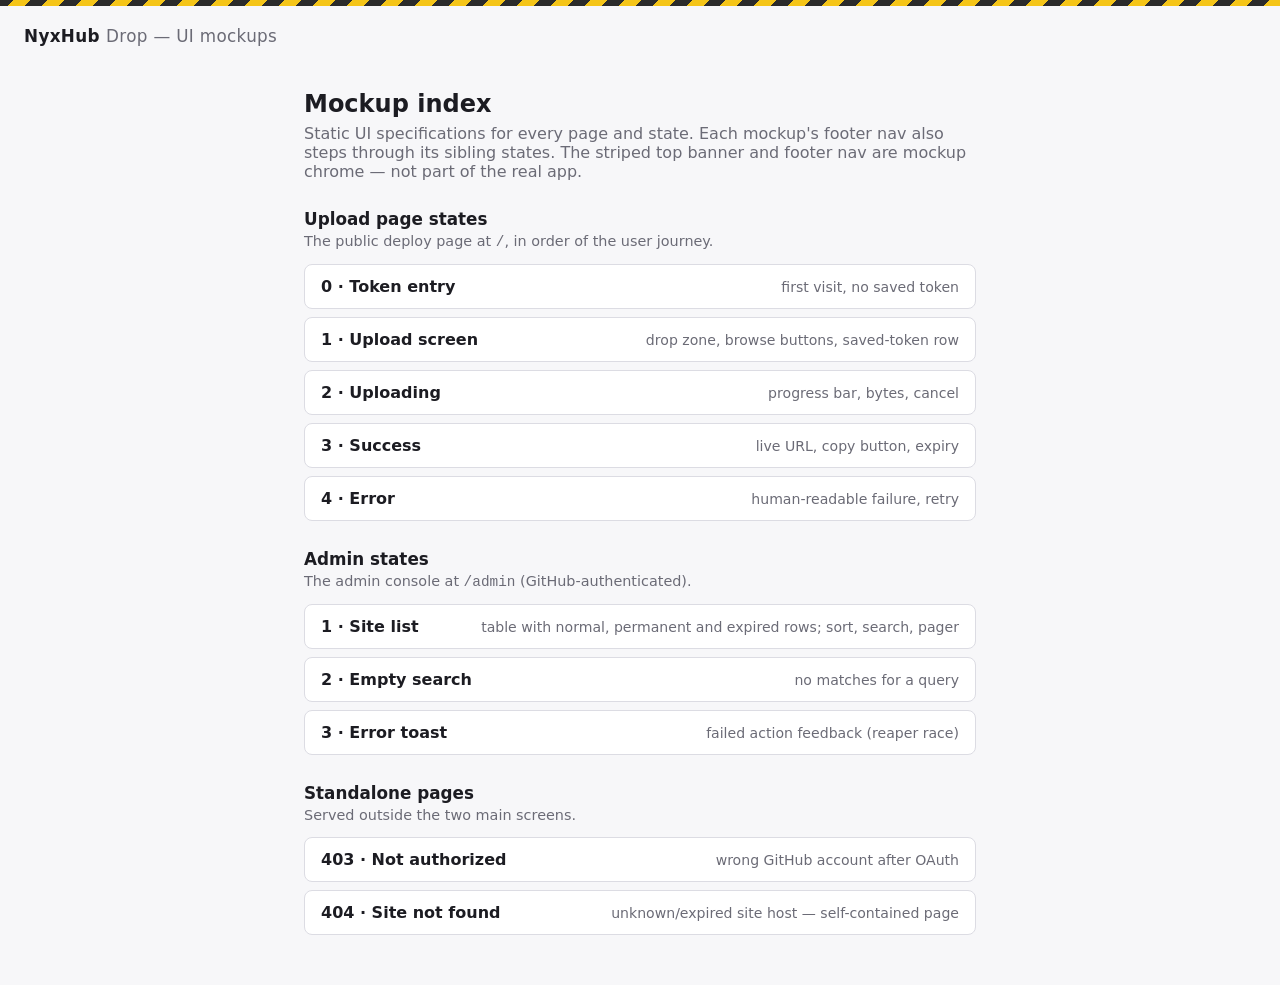
==== docs/implementation/ui-mockups/index.html @ 24b34a16 "Add mockup index landing page Co-Authored-By: Claude Fable 5 <noreply@anthropic.com> Claude-Session:" ====
<!DOCTYPE html>
<html lang="en">
<head>
<meta charset="utf-8">
<meta name="viewport" content="width=device-width, initial-scale=1">
<title>NyxHub Drop — UI mockup index</title>
<link rel="stylesheet" href="mockup.css">
<style>
  .group { margin-bottom: 28px; }
  .group h2 { font-size: 1.05rem; margin: 0 0 4px; }
  .group .desc { color: var(--text-muted); font-size: 0.9rem; margin: 0 0 14px; }
  ul.mocklist { list-style: none; margin: 0; padding: 0; display: flex; flex-direction: column; gap: 8px; }
  ul.mocklist li a {
    display: flex; justify-content: space-between; align-items: baseline; gap: 16px;
    padding: 12px 16px; border: 1px solid var(--border); border-radius: 8px;
    background: var(--surface); color: var(--text); text-decoration: none;
  }
  ul.mocklist li a:hover { border-color: var(--accent); }
  ul.mocklist .name { font-weight: 600; white-space: nowrap; }
  ul.mocklist .what { color: var(--text-muted); font-size: 0.88rem; text-align: right; }
</style>
</head>
<body>
<div class="mock-banner"></div>
<header><div class="wordmark">NyxHub <span class="dim">Drop — UI mockups</span></div></header>
<main>
  <h1>Mockup index</h1>
  <p class="sub">Static UI specifications for every page and state. Each mockup's footer
  nav also steps through its sibling states. The striped top banner and footer nav are
  mockup chrome — not part of the real app.</p>

  <div class="group">
    <h2>Upload page states</h2>
    <p class="desc">The public deploy page at <code>/</code>, in order of the user journey.</p>
    <ul class="mocklist">
      <li><a href="upload-0-token.html"><span class="name">0 · Token entry</span><span class="what">first visit, no saved token</span></a></li>
      <li><a href="upload-1-dropzone.html"><span class="name">1 · Upload screen</span><span class="what">drop zone, browse buttons, saved-token row</span></a></li>
      <li><a href="upload-2-progress.html"><span class="name">2 · Uploading</span><span class="what">progress bar, bytes, cancel</span></a></li>
      <li><a href="upload-3-success.html"><span class="name">3 · Success</span><span class="what">live URL, copy button, expiry</span></a></li>
      <li><a href="upload-4-error.html"><span class="name">4 · Error</span><span class="what">human-readable failure, retry</span></a></li>
    </ul>
  </div>

  <div class="group">
    <h2>Admin states</h2>
    <p class="desc">The admin console at <code>/admin</code> (GitHub-authenticated).</p>
    <ul class="mocklist">
      <li><a href="admin-1-list.html"><span class="name">1 · Site list</span><span class="what">table with normal, permanent and expired rows; sort, search, pager</span></a></li>
      <li><a href="admin-2-empty.html"><span class="name">2 · Empty search</span><span class="what">no matches for a query</span></a></li>
      <li><a href="admin-3-error.html"><span class="name">3 · Error toast</span><span class="what">failed action feedback (reaper race)</span></a></li>
    </ul>
  </div>

  <div class="group">
    <h2>Standalone pages</h2>
    <p class="desc">Served outside the two main screens.</p>
    <ul class="mocklist">
      <li><a href="unauthorized.html"><span class="name">403 · Not authorized</span><span class="what">wrong GitHub account after OAuth</span></a></li>
      <li><a href="notfound.html"><span class="name">404 · Site not found</span><span class="what">unknown/expired site host — self-contained page</span></a></li>
    </ul>
  </div>
</main>
</body>
</html>
---- docs/implementation/ui-mockups/mockup.css ----
/* NyxHub Drop — UI mockup stylesheet.
   Mirrors the intended web/static/app.css: system fonts, one accent, light/dark. */

:root {
  --accent: #6d5ef2;
  --accent-contrast: #ffffff;
  --bg: #f7f7f9;
  --surface: #ffffff;
  --text: #1c1c22;
  --text-muted: #6b6b76;
  --border: #dcdce3;
  --danger: #c2334d;
  --ok: #1e8e5a;
  --radius: 12px;
}

@media (prefers-color-scheme: dark) {
  :root {
    --bg: #131318;
    --surface: #1c1c24;
    --text: #ececf1;
    --text-muted: #9a9aa6;
    --border: #33333e;
    --accent: #8d80ff;
    --accent-contrast: #16123a;
    --danger: #ff7a90;
    --ok: #4cc98a;
  }
}

* { box-sizing: border-box; }

body {
  margin: 0;
  font-family: system-ui, -apple-system, "Segoe UI", sans-serif;
  background: var(--bg);
  color: var(--text);
  min-height: 100vh;
  display: flex;
  flex-direction: column;
}

header {
  padding: 20px 24px;
}

.wordmark {
  font-weight: 700;
  font-size: 1.05rem;
  letter-spacing: 0.02em;
}
.wordmark .dim { color: var(--text-muted); font-weight: 500; }

main {
  flex: 1;
  width: 100%;
  max-width: 720px;
  margin: 0 auto;
  padding: 24px;
}

h1 {
  font-size: 1.5rem;
  margin: 0 0 6px;
}
.sub { color: var(--text-muted); margin: 0 0 28px; }

.card {
  background: var(--surface);
  border: 1px solid var(--border);
  border-radius: var(--radius);
  padding: 28px;
}

/* --- drop zone --- */
.dropzone {
  border: 2px dashed var(--border);
  border-radius: var(--radius);
  padding: 64px 24px;
  text-align: center;
  color: var(--text-muted);
  transition: border-color 0.15s, background 0.15s;
}
.dropzone.dragover {
  border-color: var(--accent);
  background: color-mix(in srgb, var(--accent) 7%, transparent);
}
.dropzone .big { font-size: 1.15rem; color: var(--text); margin: 0 0 8px; }
.dropzone p { margin: 6px 0; }

.browse-row { margin-top: 18px; display: flex; gap: 10px; justify-content: center; }

button, .btn {
  font: inherit;
  border-radius: 8px;
  border: 1px solid var(--border);
  background: var(--surface);
  color: var(--text);
  padding: 8px 16px;
  cursor: pointer;
  text-decoration: none;
  display: inline-block;
}
button:hover, .btn:hover { border-color: var(--accent); }

.btn-primary {
  background: var(--accent);
  border-color: var(--accent);
  color: var(--accent-contrast);
  font-weight: 600;
}
.btn-quiet { border: none; background: none; color: var(--text-muted); text-decoration: underline; padding: 8px 4px; }

/* --- token footer --- */
.token-row {
  margin-top: 16px;
  font-size: 0.85rem;
  color: var(--text-muted);
  display: flex;
  gap: 8px;
  align-items: center;
  justify-content: center;
}
.token-row .dot { color: var(--ok); }

/* --- forms --- */
.field { display: flex; flex-direction: column; gap: 8px; margin-bottom: 18px; }
.field label { font-weight: 600; font-size: 0.9rem; }
.field input {
  font: inherit;
  padding: 10px 12px;
  border-radius: 8px;
  border: 1px solid var(--border);
  background: var(--bg);
  color: var(--text);
}
.field input:focus { outline: 2px solid var(--accent); outline-offset: 0; border-color: transparent; }
.hint { font-size: 0.85rem; color: var(--text-muted); }

/* --- progress --- */
.filemeta { display: flex; justify-content: space-between; color: var(--text-muted); font-size: 0.9rem; margin-bottom: 10px; }
.filemeta .name { color: var(--text); font-weight: 600; }
progress.bar {
  width: 100%;
  height: 10px;
  appearance: none;
  -webkit-appearance: none;
  border: none;
  border-radius: 999px;
  overflow: hidden;
  background: var(--border);
}
progress.bar::-webkit-progress-bar { background: var(--border); }
progress.bar::-webkit-progress-value { background: var(--accent); }
progress.bar::-moz-progress-bar { background: var(--accent); }
.pct-row { display: flex; justify-content: space-between; align-items: center; margin-top: 12px; }
.pct { font-variant-numeric: tabular-nums; font-weight: 600; }

/* --- status headers --- */
.status-icon {
  width: 44px; height: 44px;
  border-radius: 50%;
  display: flex; align-items: center; justify-content: center;
  font-size: 1.3rem;
  margin: 0 auto 14px;
}
.status-icon.ok { background: color-mix(in srgb, var(--ok) 15%, transparent); color: var(--ok); }
.status-icon.err { background: color-mix(in srgb, var(--danger) 15%, transparent); color: var(--danger); }
.center { text-align: center; }

/* --- url result --- */
.url-box {
  display: flex;
  gap: 10px;
  align-items: center;
  margin: 18px 0 10px;
  padding: 12px 14px;
  border: 1px solid var(--border);
  border-radius: 8px;
  background: var(--bg);
}
.url-box a {
  flex: 1;
  font-family: ui-monospace, "SF Mono", Menlo, monospace;
  font-size: 0.95rem;
  color: var(--accent);
  text-decoration: none;
  overflow-wrap: anywhere;
  text-align: left;
}
.url-box a:hover { text-decoration: underline; }

.expiry { color: var(--text-muted); font-size: 0.9rem; margin: 0 0 20px; }

.error-msg {
  color: var(--danger);
  background: color-mix(in srgb, var(--danger) 8%, transparent);
  border: 1px solid color-mix(in srgb, var(--danger) 35%, transparent);
  border-radius: 8px;
  padding: 12px 14px;
  margin: 0 0 20px;
  text-align: left;
}

/* --- mockup chrome (not part of the real app) --- */
.mock-banner {
  background: repeating-linear-gradient(-45deg, #f5c518, #f5c518 12px, #2b2b2b 12px, #2b2b2b 24px);
  color: #fff;
  font-size: 0;
  height: 6px;
}
.mock-nav {
  border-top: 1px solid var(--border);
  padding: 14px 24px;
  font-size: 0.85rem;
  color: var(--text-muted);
  display: flex;
  gap: 14px;
  flex-wrap: wrap;
}
.mock-nav a { color: var(--text-muted); }
.mock-nav a.current { color: var(--accent); font-weight: 700; text-decoration: none; }
/* --- admin: header bar --- */
.admin-header {
  display: flex;
  align-items: center;
  justify-content: space-between;
  gap: 16px;
  padding: 20px 24px;
}
.admin-header .who { color: var(--text-muted); font-size: 0.9rem; margin-right: 10px; }
main.wide { max-width: 1100px; }
/* --- admin: toolbar --- */
.toolbar {
  display: flex;
  gap: 12px;
  align-items: center;
  justify-content: space-between;
  margin: 0 0 16px;
}
.search {
  font: inherit;
  padding: 9px 12px;
  border-radius: 8px;
  border: 1px solid var(--border);
  background: var(--surface);
  color: var(--text);
  width: min(320px, 100%);
}
.search:focus { outline: 2px solid var(--accent); outline-offset: 0; border-color: transparent; }
.count { color: var(--text-muted); font-size: 0.9rem; }
/* --- admin: table --- */
.table-wrap { overflow-x: auto; background: var(--surface); border: 1px solid var(--border); border-radius: var(--radius); }
table.sites { border-collapse: collapse; width: 100%; font-size: 0.92rem; }
.sites th, .sites td { text-align: left; padding: 11px 14px; border-bottom: 1px solid var(--border); white-space: nowrap; }
.sites tbody tr:last-child td { border-bottom: none; }
.sites th { font-size: 0.8rem; text-transform: uppercase; letter-spacing: 0.05em; color: var(--text-muted); font-weight: 600; }
.sites th.sortable { cursor: pointer; }
.sites th.sortable:hover { color: var(--accent); }
.sites th .arrow { font-size: 0.7rem; }
.sites td.num { font-variant-numeric: tabular-nums; }
.sites a.slug { color: var(--accent); text-decoration: none; font-family: ui-monospace, "SF Mono", Menlo, monospace; font-size: 0.88rem; }
.sites a.slug:hover { text-decoration: underline; }
.sites tr.dimmed td { opacity: 0.55; }
.sites tr.dimmed td.keep { opacity: 1; }
.rel { border-bottom: 1px dotted var(--text-muted); cursor: help; }
.badge {
  display: inline-block;
  font-size: 0.75rem;
  font-weight: 600;
  padding: 2px 8px;
  border-radius: 999px;
  vertical-align: middle;
}
.badge.permanent { background: color-mix(in srgb, var(--accent) 15%, transparent); color: var(--accent); }
.badge.expired { background: color-mix(in srgb, var(--danger) 12%, transparent); color: var(--danger); }
.actions { display: flex; gap: 6px; }
.btn-sm { padding: 4px 10px; font-size: 0.82rem; border-radius: 6px; }
.btn-danger { color: var(--danger); border-color: color-mix(in srgb, var(--danger) 40%, transparent); }
.btn-danger:hover { border-color: var(--danger); }
.btn-pinned { background: color-mix(in srgb, var(--accent) 12%, transparent); border-color: var(--accent); color: var(--accent); font-weight: 600; }
/* --- admin: pager --- */
.pager { display: flex; align-items: center; gap: 14px; justify-content: flex-end; margin-top: 14px; color: var(--text-muted); font-size: 0.9rem; }
button:disabled { opacity: 0.45; cursor: not-allowed; }
/* --- admin: toast --- */
.toast {
  position: fixed;
  bottom: 24px;
  left: 50%;
  transform: translateX(-50%);
  background: color-mix(in srgb, var(--danger) 10%, var(--surface));
  border: 1px solid color-mix(in srgb, var(--danger) 40%, transparent);
  color: var(--danger);
  border-radius: 8px;
  padding: 12px 18px;
  font-size: 0.9rem;
  box-shadow: 0 4px 20px rgba(0, 0, 0, 0.15);
}
/* --- empty state --- */
.empty {
  text-align: center;
  color: var(--text-muted);
  padding: 56px 24px;
}
.empty .big { font-size: 1.05rem; color: var(--text); margin-bottom: 6px; }
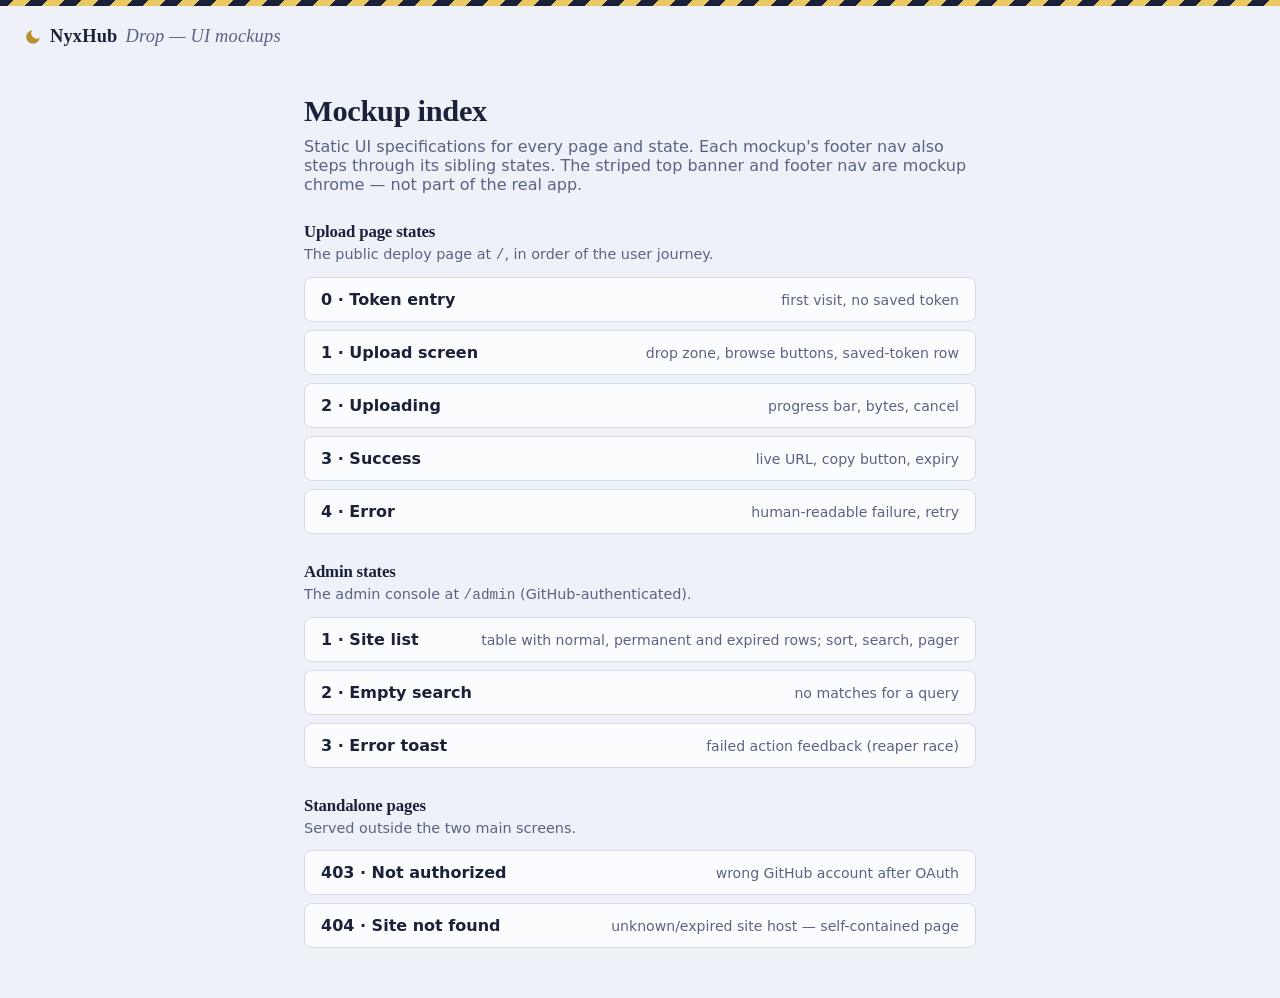
==== commit 2c65e1fc: "Elevate mockups to high-fidelity 'dusk' design system with lifetime-moon signature Co-Authored-By: C" ====
--- a/docs/implementation/ui-mockups/index.html
+++ b/docs/implementation/ui-mockups/index.html
@@ -8,21 +8,21 @@
 <style>
   .group { margin-bottom: 28px; }
   .group h2 { font-size: 1.05rem; margin: 0 0 4px; }
-  .group .desc { color: var(--text-muted); font-size: 0.9rem; margin: 0 0 14px; }
+  .group .desc { color: var(--muted); font-size: 0.9rem; margin: 0 0 14px; }
   ul.mocklist { list-style: none; margin: 0; padding: 0; display: flex; flex-direction: column; gap: 8px; }
   ul.mocklist li a {
     display: flex; justify-content: space-between; align-items: baseline; gap: 16px;
     padding: 12px 16px; border: 1px solid var(--border); border-radius: 8px;
     background: var(--surface); color: var(--text); text-decoration: none;
   }
-  ul.mocklist li a:hover { border-color: var(--accent); }
+  ul.mocklist li a:hover { border-color: var(--moon); }
   ul.mocklist .name { font-weight: 600; white-space: nowrap; }
-  ul.mocklist .what { color: var(--text-muted); font-size: 0.88rem; text-align: right; }
+  ul.mocklist .what { color: var(--muted); font-size: 0.88rem; text-align: right; }
 </style>
 </head>
 <body>
 <div class="mock-banner"></div>
-<header><div class="wordmark">NyxHub <span class="dim">Drop — UI mockups</span></div></header>
+<header><div class="wordmark"><svg class="logo" viewBox="0 0 24 24" aria-hidden="true"><path d="M21 12.8A9 9 0 1 1 11.2 3a7 7 0 0 0 9.8 9.8z"/></svg>NyxHub <span class="dim">Drop — UI mockups</span></div></header>
 <main>
   <h1>Mockup index</h1>
   <p class="sub">Static UI specifications for every page and state. Each mockup's footer
--- a/docs/implementation/ui-mockups/mockup.css
+++ b/docs/implementation/ui-mockups/mockup.css
@@ -1,30 +1,45 @@
-/* NyxHub Drop — UI mockup stylesheet.
-   Mirrors the intended web/static/app.css: system fonts, one accent, light/dark. */
+/* NyxHub Drop — UI design system ("dusk").
+   Mirrors the intended web/static/app.css.
+
+   Identity: Nyx is night. Sites are ephemeral — they rise on animal-named
+   subdomains and fade after 24 hours. The palette is dusk indigo with a
+   moon-gold accent; headings are serif; slugs and URLs are monospace and
+   celebrated. The signature component is the "lifetime moon": remaining TTL
+   drawn as a waning moon phase (permanent sites are a fixed star). */
 
 :root {
-  --accent: #6d5ef2;
-  --accent-contrast: #ffffff;
-  --bg: #f7f7f9;
-  --surface: #ffffff;
-  --text: #1c1c22;
-  --text-muted: #6b6b76;
-  --border: #dcdce3;
-  --danger: #c2334d;
-  --ok: #1e8e5a;
+  /* dawn (light) */
+  --bg: #eef1f8;
+  --surface: #fbfcfe;
+  --text: #1a2138;
+  --muted: #5a6382;
+  --border: #d4daea;
+  --moon: #b8912c;          /* moon gold, darkened for light-mode contrast */
+  --moon-ink: #241c05;      /* text on gold */
+  --link: #3d56b2;
+  --danger: #b93a52;
+  --ok: #2e8b5f;
   --radius: 12px;
+  --font-display: ui-serif, Georgia, "Times New Roman", serif;
+  --font-ui: system-ui, -apple-system, "Segoe UI", sans-serif;
+  --font-mono: ui-monospace, "SF Mono", Menlo, Consolas, monospace;
+  --star-opacity: 0.35;
 }
 
 @media (prefers-color-scheme: dark) {
   :root {
-    --bg: #131318;
-    --surface: #1c1c24;
-    --text: #ececf1;
-    --text-muted: #9a9aa6;
-    --border: #33333e;
-    --accent: #8d80ff;
-    --accent-contrast: #16123a;
-    --danger: #ff7a90;
-    --ok: #4cc98a;
+    /* night (the designed-first mode) */
+    --bg: #0c111f;
+    --surface: #151c30;
+    --text: #e9ecf6;
+    --muted: #98a1bd;
+    --border: #2a3350;
+    --moon: #e9c763;
+    --moon-ink: #241c05;
+    --link: #9db0f2;
+    --danger: #f28093;
+    --ok: #5bc78e;
+    --star-opacity: 0.9;
   }
 }
 
@@ -32,7 +47,7 @@
 
 body {
   margin: 0;
-  font-family: system-ui, -apple-system, "Segoe UI", sans-serif;
+  font-family: var(--font-ui);
   background: var(--bg);
   color: var(--text);
   min-height: 100vh;
@@ -40,16 +55,24 @@
   flex-direction: column;
 }
 
-header {
-  padding: 20px 24px;
-}
+a { color: var(--link); }
+
+:focus-visible { outline: 2px solid var(--moon); outline-offset: 2px; border-radius: 4px; }
+
+/* --- wordmark --- */
+header { padding: 20px 24px; }
 
 .wordmark {
+  font-family: var(--font-display);
   font-weight: 700;
-  font-size: 1.05rem;
-  letter-spacing: 0.02em;
-}
-.wordmark .dim { color: var(--text-muted); font-weight: 500; }
+  font-size: 1.15rem;
+  letter-spacing: 0.01em;
+  display: inline-flex;
+  align-items: center;
+  gap: 8px;
+}
+.wordmark .dim { color: var(--muted); font-weight: 400; font-style: italic; }
+.logo { width: 18px; height: 18px; fill: var(--moon); flex: none; }
 
 main {
   flex: 1;
@@ -59,11 +82,15 @@
   padding: 24px;
 }
 
-h1 {
-  font-size: 1.5rem;
-  margin: 0 0 6px;
-}
-.sub { color: var(--text-muted); margin: 0 0 28px; }
+/* --- type --- */
+h1, h2 {
+  font-family: var(--font-display);
+  font-weight: 600;
+  letter-spacing: -0.01em;
+}
+h1 { font-size: 1.9rem; margin: 0 0 8px; }
+h2 { font-size: 1.25rem; }
+.sub { color: var(--muted); margin: 0 0 28px; font-size: 1rem; }
 
 .card {
   background: var(--surface);
@@ -72,26 +99,10 @@
   padding: 28px;
 }
 
-/* --- drop zone --- */
-.dropzone {
-  border: 2px dashed var(--border);
-  border-radius: var(--radius);
-  padding: 64px 24px;
-  text-align: center;
-  color: var(--text-muted);
-  transition: border-color 0.15s, background 0.15s;
-}
-.dropzone.dragover {
-  border-color: var(--accent);
-  background: color-mix(in srgb, var(--accent) 7%, transparent);
-}
-.dropzone .big { font-size: 1.15rem; color: var(--text); margin: 0 0 8px; }
-.dropzone p { margin: 6px 0; }
-
-.browse-row { margin-top: 18px; display: flex; gap: 10px; justify-content: center; }
-
+/* --- buttons --- */
 button, .btn {
   font: inherit;
+  font-family: var(--font-ui);
   border-radius: 8px;
   border: 1px solid var(--border);
   background: var(--surface);
@@ -101,21 +112,69 @@
   text-decoration: none;
   display: inline-block;
 }
-button:hover, .btn:hover { border-color: var(--accent); }
+button:hover, .btn:hover { border-color: var(--moon); }
 
 .btn-primary {
-  background: var(--accent);
-  border-color: var(--accent);
-  color: var(--accent-contrast);
-  font-weight: 600;
-}
-.btn-quiet { border: none; background: none; color: var(--text-muted); text-decoration: underline; padding: 8px 4px; }
+  background: var(--moon);
+  border-color: var(--moon);
+  color: var(--moon-ink);
+  font-weight: 600;
+}
+.btn-primary:hover { filter: brightness(1.06); }
+.btn-quiet { border: none; background: none; color: var(--muted); text-decoration: underline; padding: 8px 4px; }
+
+/* --- drop zone: a patch of night sky --- */
+.dropzone {
+  position: relative;
+  border: 2px dashed var(--border);
+  border-radius: var(--radius);
+  padding: 64px 24px;
+  text-align: center;
+  color: var(--muted);
+  overflow: hidden;
+  transition: border-color 0.15s, background 0.15s;
+  background-image:
+    radial-gradient(1px 1px at 12% 22%, var(--moon) 50%, transparent 51%),
+    radial-gradient(1px 1px at 31% 68%, var(--text) 50%, transparent 51%),
+    radial-gradient(1.5px 1.5px at 48% 18%, var(--moon) 50%, transparent 51%),
+    radial-gradient(1px 1px at 63% 55%, var(--text) 50%, transparent 51%),
+    radial-gradient(1px 1px at 78% 28%, var(--moon) 50%, transparent 51%),
+    radial-gradient(1.5px 1.5px at 89% 71%, var(--text) 50%, transparent 51%),
+    radial-gradient(1px 1px at 22% 84%, var(--text) 50%, transparent 51%),
+    radial-gradient(1px 1px at 70% 87%, var(--moon) 50%, transparent 51%);
+  background-repeat: no-repeat;
+}
+/* stars sit behind the copy and stay faint in daylight */
+.dropzone { background-blend-mode: normal; }
+.dropzone > * { position: relative; }
+.dropzone::before {
+  content: "";
+  position: absolute;
+  inset: 0;
+  background: var(--surface);
+  opacity: calc(1 - var(--star-opacity));
+  pointer-events: none;
+}
+.dropzone.dragover {
+  border-color: var(--moon);
+  background-color: color-mix(in srgb, var(--moon) 8%, transparent);
+  box-shadow: inset 0 0 40px color-mix(in srgb, var(--moon) 12%, transparent);
+}
+.dropzone .big {
+  font-family: var(--font-display);
+  font-size: 1.3rem;
+  color: var(--text);
+  margin: 0 0 8px;
+}
+.dropzone p { margin: 6px 0; }
+
+.browse-row { margin-top: 18px; display: flex; gap: 10px; justify-content: center; flex-wrap: wrap; }
 
 /* --- token footer --- */
 .token-row {
   margin-top: 16px;
   font-size: 0.85rem;
-  color: var(--text-muted);
+  color: var(--muted);
   display: flex;
   gap: 8px;
   align-items: center;
@@ -134,12 +193,12 @@
   background: var(--bg);
   color: var(--text);
 }
-.field input:focus { outline: 2px solid var(--accent); outline-offset: 0; border-color: transparent; }
-.hint { font-size: 0.85rem; color: var(--text-muted); }
+.field input:focus { outline: 2px solid var(--moon); outline-offset: 0; border-color: transparent; }
+.hint { font-size: 0.85rem; color: var(--muted); }
 
 /* --- progress --- */
-.filemeta { display: flex; justify-content: space-between; color: var(--text-muted); font-size: 0.9rem; margin-bottom: 10px; }
-.filemeta .name { color: var(--text); font-weight: 600; }
+.filemeta { display: flex; justify-content: space-between; color: var(--muted); font-size: 0.9rem; margin-bottom: 10px; }
+.filemeta .name { color: var(--text); font-weight: 600; font-family: var(--font-mono); font-size: 0.85rem; }
 progress.bar {
   width: 100%;
   height: 10px;
@@ -151,12 +210,14 @@
   background: var(--border);
 }
 progress.bar::-webkit-progress-bar { background: var(--border); }
-progress.bar::-webkit-progress-value { background: var(--accent); }
-progress.bar::-moz-progress-bar { background: var(--accent); }
+progress.bar::-webkit-progress-value {
+  background: linear-gradient(90deg, color-mix(in srgb, var(--moon) 70%, var(--surface)), var(--moon));
+}
+progress.bar::-moz-progress-bar { background: var(--moon); }
 .pct-row { display: flex; justify-content: space-between; align-items: center; margin-top: 12px; }
-.pct { font-variant-numeric: tabular-nums; font-weight: 600; }
-
-/* --- status headers --- */
+.pct { font-variant-numeric: tabular-nums; font-weight: 600; font-family: var(--font-mono); }
+
+/* --- status icons --- */
 .status-icon {
   width: 44px; height: 44px;
   border-radius: 50%;
@@ -168,12 +229,22 @@
 .status-icon.err { background: color-mix(in srgb, var(--danger) 15%, transparent); color: var(--danger); }
 .center { text-align: center; }
 
-/* --- url result --- */
+/* --- success: the slug is the hero --- */
+.slugline {
+  font-family: var(--font-mono);
+  font-size: 1.5rem;
+  font-weight: 600;
+  letter-spacing: -0.01em;
+  margin: 4px 0 14px;
+  overflow-wrap: anywhere;
+}
+.slugline .suffix { color: var(--muted); font-weight: 400; }
+
 .url-box {
   display: flex;
   gap: 10px;
   align-items: center;
-  margin: 18px 0 10px;
+  margin: 0 0 12px;
   padding: 12px 14px;
   border: 1px solid var(--border);
   border-radius: 8px;
@@ -181,16 +252,23 @@
 }
 .url-box a {
   flex: 1;
-  font-family: ui-monospace, "SF Mono", Menlo, monospace;
-  font-size: 0.95rem;
-  color: var(--accent);
+  font-family: var(--font-mono);
+  font-size: 0.92rem;
+  color: var(--link);
   text-decoration: none;
   overflow-wrap: anywhere;
   text-align: left;
 }
 .url-box a:hover { text-decoration: underline; }
 
-.expiry { color: var(--text-muted); font-size: 0.9rem; margin: 0 0 20px; }
+.expiry {
+  color: var(--muted);
+  font-size: 0.9rem;
+  margin: 0 0 20px;
+  display: inline-flex;
+  align-items: center;
+  gap: 7px;
+}
 
 .error-msg {
   color: var(--danger);
@@ -202,24 +280,15 @@
   text-align: left;
 }
 
-/* --- mockup chrome (not part of the real app) --- */
-.mock-banner {
-  background: repeating-linear-gradient(-45deg, #f5c518, #f5c518 12px, #2b2b2b 12px, #2b2b2b 24px);
-  color: #fff;
-  font-size: 0;
-  height: 6px;
-}
-.mock-nav {
-  border-top: 1px solid var(--border);
-  padding: 14px 24px;
-  font-size: 0.85rem;
-  color: var(--text-muted);
-  display: flex;
-  gap: 14px;
-  flex-wrap: wrap;
-}
-.mock-nav a { color: var(--text-muted); }
-.mock-nav a.current { color: var(--accent); font-weight: 700; text-decoration: none; }
+/* --- the lifetime moon (signature) ---
+   Remaining TTL as a waning moon: full when freshly deployed, dark when
+   expired. Permanent sites show a fixed star instead. */
+.moon { width: 16px; height: 16px; vertical-align: -3px; flex: none; }
+.moon .disc { fill: none; stroke: var(--border); stroke-width: 1.5; }
+.moon .lit { fill: var(--moon); }
+.moon.star .lit { fill: var(--moon); }
+.moon.dark .lit { fill: none; }
+
 /* --- admin: header bar --- */
 .admin-header {
   display: flex;
@@ -227,9 +296,11 @@
   justify-content: space-between;
   gap: 16px;
   padding: 20px 24px;
-}
-.admin-header .who { color: var(--text-muted); font-size: 0.9rem; margin-right: 10px; }
-main.wide { max-width: 1100px; }
+  flex-wrap: wrap;
+}
+.admin-header .who { color: var(--muted); font-size: 0.9rem; margin-right: 10px; }
+main.wide { max-width: 1140px; }
+
 /* --- admin: toolbar --- */
 .toolbar {
   display: flex;
@@ -237,6 +308,7 @@
   align-items: center;
   justify-content: space-between;
   margin: 0 0 16px;
+  flex-wrap: wrap;
 }
 .search {
   font: inherit;
@@ -247,23 +319,37 @@
   color: var(--text);
   width: min(320px, 100%);
 }
-.search:focus { outline: 2px solid var(--accent); outline-offset: 0; border-color: transparent; }
-.count { color: var(--text-muted); font-size: 0.9rem; }
+.search:focus { outline: 2px solid var(--moon); outline-offset: 0; border-color: transparent; }
+.count { color: var(--muted); font-size: 0.9rem; font-variant-numeric: tabular-nums; }
+
 /* --- admin: table --- */
 .table-wrap { overflow-x: auto; background: var(--surface); border: 1px solid var(--border); border-radius: var(--radius); }
 table.sites { border-collapse: collapse; width: 100%; font-size: 0.92rem; }
 .sites th, .sites td { text-align: left; padding: 11px 14px; border-bottom: 1px solid var(--border); white-space: nowrap; }
 .sites tbody tr:last-child td { border-bottom: none; }
-.sites th { font-size: 0.8rem; text-transform: uppercase; letter-spacing: 0.05em; color: var(--text-muted); font-weight: 600; }
+.sites th {
+  font-size: 0.74rem;
+  text-transform: uppercase;
+  letter-spacing: 0.08em;
+  color: var(--muted);
+  font-weight: 600;
+}
 .sites th.sortable { cursor: pointer; }
-.sites th.sortable:hover { color: var(--accent); }
-.sites th .arrow { font-size: 0.7rem; }
+.sites th.sortable:hover { color: var(--moon); }
+.sites th .arrow { font-size: 0.7rem; color: var(--moon); }
 .sites td.num { font-variant-numeric: tabular-nums; }
-.sites a.slug { color: var(--accent); text-decoration: none; font-family: ui-monospace, "SF Mono", Menlo, monospace; font-size: 0.88rem; }
+.sites a.slug {
+  color: var(--link);
+  text-decoration: none;
+  font-family: var(--font-mono);
+  font-size: 0.88rem;
+}
 .sites a.slug:hover { text-decoration: underline; }
 .sites tr.dimmed td { opacity: 0.55; }
 .sites tr.dimmed td.keep { opacity: 1; }
-.rel { border-bottom: 1px dotted var(--text-muted); cursor: help; }
+.rel { border-bottom: 1px dotted var(--muted); cursor: help; }
+.life { display: inline-flex; align-items: center; gap: 7px; }
+
 .badge {
   display: inline-block;
   font-size: 0.75rem;
@@ -272,16 +358,24 @@
   border-radius: 999px;
   vertical-align: middle;
 }
-.badge.permanent { background: color-mix(in srgb, var(--accent) 15%, transparent); color: var(--accent); }
+.badge.permanent { background: color-mix(in srgb, var(--moon) 16%, transparent); color: var(--moon); }
 .badge.expired { background: color-mix(in srgb, var(--danger) 12%, transparent); color: var(--danger); }
+
 .actions { display: flex; gap: 6px; }
 .btn-sm { padding: 4px 10px; font-size: 0.82rem; border-radius: 6px; }
 .btn-danger { color: var(--danger); border-color: color-mix(in srgb, var(--danger) 40%, transparent); }
 .btn-danger:hover { border-color: var(--danger); }
-.btn-pinned { background: color-mix(in srgb, var(--accent) 12%, transparent); border-color: var(--accent); color: var(--accent); font-weight: 600; }
+.btn-pinned {
+  background: color-mix(in srgb, var(--moon) 14%, transparent);
+  border-color: var(--moon);
+  color: var(--moon);
+  font-weight: 600;
+}
+
 /* --- admin: pager --- */
-.pager { display: flex; align-items: center; gap: 14px; justify-content: flex-end; margin-top: 14px; color: var(--text-muted); font-size: 0.9rem; }
+.pager { display: flex; align-items: center; gap: 14px; justify-content: flex-end; margin-top: 14px; color: var(--muted); font-size: 0.9rem; }
 button:disabled { opacity: 0.45; cursor: not-allowed; }
+
 /* --- admin: toast --- */
 .toast {
   position: fixed;
@@ -294,12 +388,32 @@
   border-radius: 8px;
   padding: 12px 18px;
   font-size: 0.9rem;
-  box-shadow: 0 4px 20px rgba(0, 0, 0, 0.15);
-}
+  box-shadow: 0 4px 20px rgba(0, 0, 0, 0.25);
+  max-width: min(560px, calc(100vw - 48px));
+}
+
 /* --- empty state --- */
 .empty {
   text-align: center;
-  color: var(--text-muted);
+  color: var(--muted);
   padding: 56px 24px;
 }
-.empty .big { font-size: 1.05rem; color: var(--text); margin-bottom: 6px; }
+.empty .big { font-family: var(--font-display); font-size: 1.15rem; color: var(--text); margin-bottom: 6px; }
+
+/* --- mockup chrome (not part of the real app) --- */
+.mock-banner {
+  background: repeating-linear-gradient(-45deg, #e9c763, #e9c763 12px, #1a2138 12px, #1a2138 24px);
+  font-size: 0;
+  height: 6px;
+}
+.mock-nav {
+  border-top: 1px solid var(--border);
+  padding: 14px 24px;
+  font-size: 0.85rem;
+  color: var(--muted);
+  display: flex;
+  gap: 14px;
+  flex-wrap: wrap;
+}
+.mock-nav a { color: var(--muted); }
+.mock-nav a.current { color: var(--moon); font-weight: 700; text-decoration: none; }
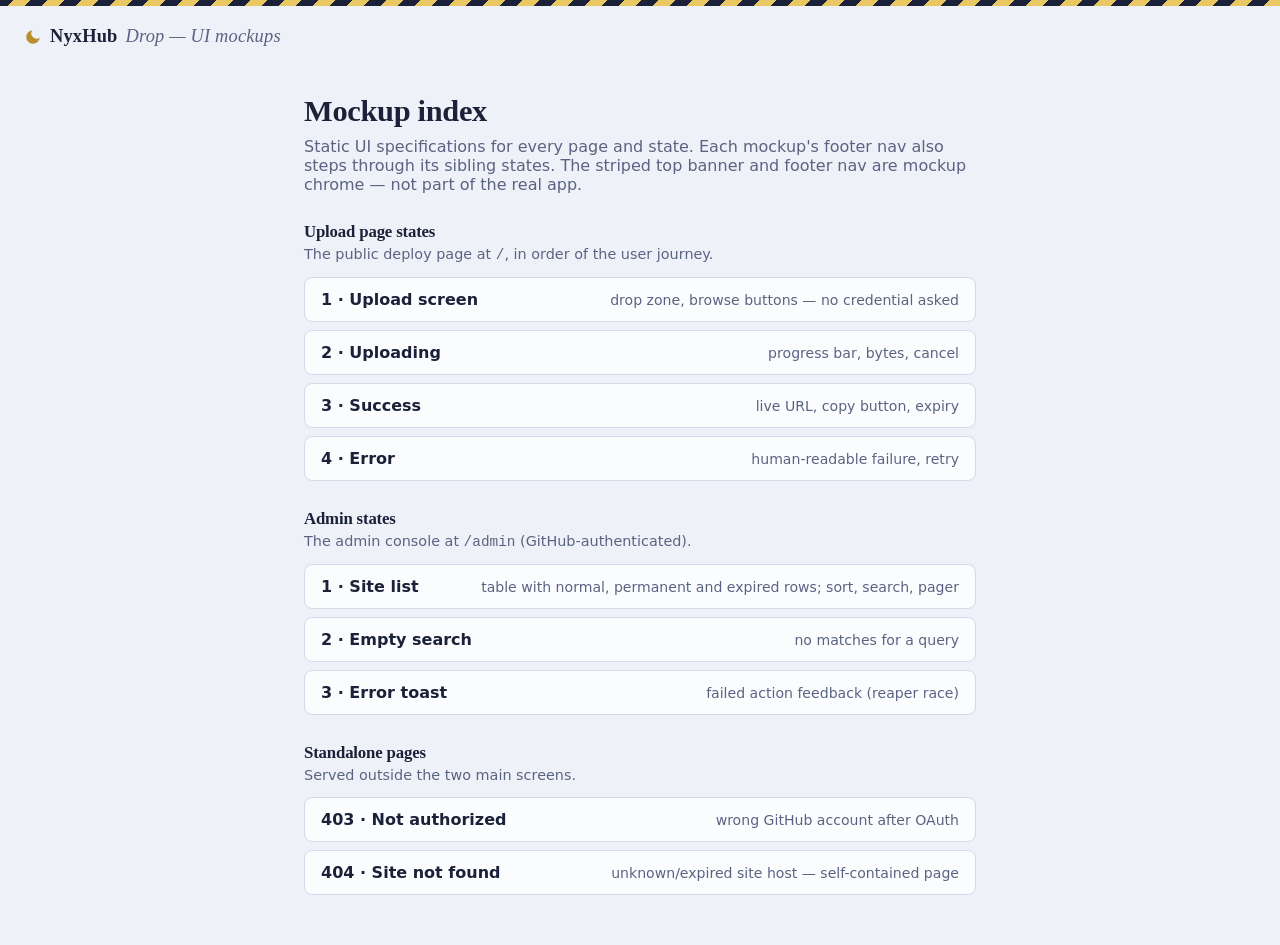
==== commit c1aac0bc: "Web uploads need no user token: single-use upload grants replace the token UX Co-Authored-By: Claude" ====
--- a/docs/implementation/ui-mockups/index.html
+++ b/docs/implementation/ui-mockups/index.html
@@ -33,8 +33,7 @@
     <h2>Upload page states</h2>
     <p class="desc">The public deploy page at <code>/</code>, in order of the user journey.</p>
     <ul class="mocklist">
-      <li><a href="upload-0-token.html"><span class="name">0 · Token entry</span><span class="what">first visit, no saved token</span></a></li>
-      <li><a href="upload-1-dropzone.html"><span class="name">1 · Upload screen</span><span class="what">drop zone, browse buttons, saved-token row</span></a></li>
+      <li><a href="upload-1-dropzone.html"><span class="name">1 · Upload screen</span><span class="what">drop zone, browse buttons — no credential asked</span></a></li>
       <li><a href="upload-2-progress.html"><span class="name">2 · Uploading</span><span class="what">progress bar, bytes, cancel</span></a></li>
       <li><a href="upload-3-success.html"><span class="name">3 · Success</span><span class="what">live URL, copy button, expiry</span></a></li>
       <li><a href="upload-4-error.html"><span class="name">4 · Error</span><span class="what">human-readable failure, retry</span></a></li>
--- a/docs/implementation/ui-mockups/mockup.css
+++ b/docs/implementation/ui-mockups/mockup.css
@@ -170,17 +170,6 @@
 
 .browse-row { margin-top: 18px; display: flex; gap: 10px; justify-content: center; flex-wrap: wrap; }
 
-/* --- token footer --- */
-.token-row {
-  margin-top: 16px;
-  font-size: 0.85rem;
-  color: var(--muted);
-  display: flex;
-  gap: 8px;
-  align-items: center;
-  justify-content: center;
-}
-.token-row .dot { color: var(--ok); }
 
 /* --- forms --- */
 .field { display: flex; flex-direction: column; gap: 8px; margin-bottom: 18px; }
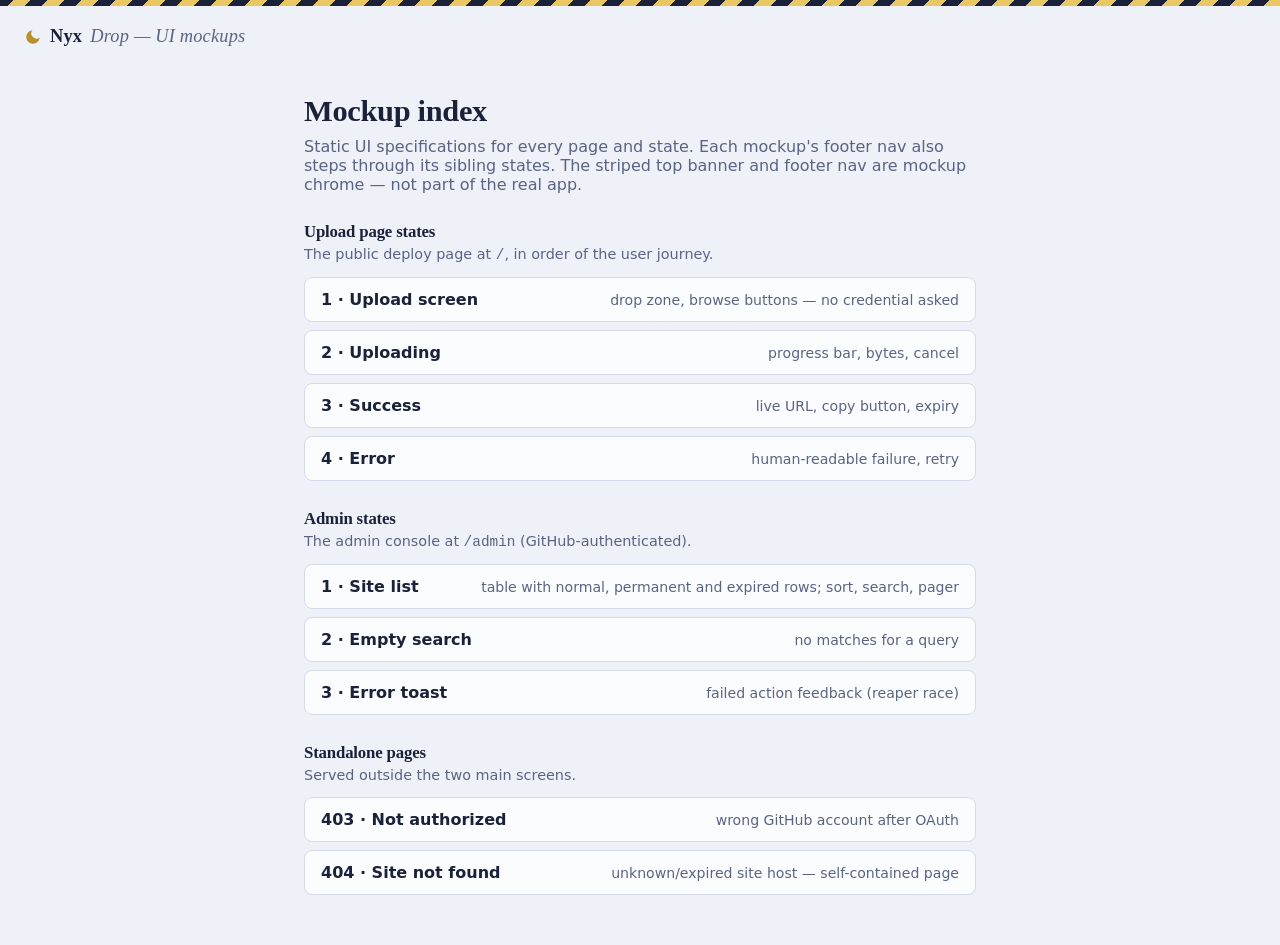
==== commit d4e58bb0: "Rename project: nyxhub-drop -> nyx-drop Co-Authored-By: Claude Fable 5 <noreply@anthropic.com> Claud" ====
--- a/docs/implementation/ui-mockups/index.html
+++ b/docs/implementation/ui-mockups/index.html
@@ -3,7 +3,7 @@
 <head>
 <meta charset="utf-8">
 <meta name="viewport" content="width=device-width, initial-scale=1">
-<title>NyxHub Drop — UI mockup index</title>
+<title>Nyx Drop — UI mockup index</title>
 <link rel="stylesheet" href="mockup.css">
 <style>
   .group { margin-bottom: 28px; }
@@ -22,7 +22,7 @@
 </head>
 <body>
 <div class="mock-banner"></div>
-<header><div class="wordmark"><svg class="logo" viewBox="0 0 24 24" aria-hidden="true"><path d="M21 12.8A9 9 0 1 1 11.2 3a7 7 0 0 0 9.8 9.8z"/></svg>NyxHub <span class="dim">Drop — UI mockups</span></div></header>
+<header><div class="wordmark"><svg class="logo" viewBox="0 0 24 24" aria-hidden="true"><path d="M21 12.8A9 9 0 1 1 11.2 3a7 7 0 0 0 9.8 9.8z"/></svg>Nyx <span class="dim">Drop — UI mockups</span></div></header>
 <main>
   <h1>Mockup index</h1>
   <p class="sub">Static UI specifications for every page and state. Each mockup's footer
--- a/docs/implementation/ui-mockups/mockup.css
+++ b/docs/implementation/ui-mockups/mockup.css
@@ -1,4 +1,4 @@
-/* NyxHub Drop — UI design system ("dusk").
+/* Nyx Drop — UI design system ("dusk").
    Mirrors the intended web/static/app.css.
 
    Identity: Nyx is night. Sites are ephemeral — they rise on animal-named
